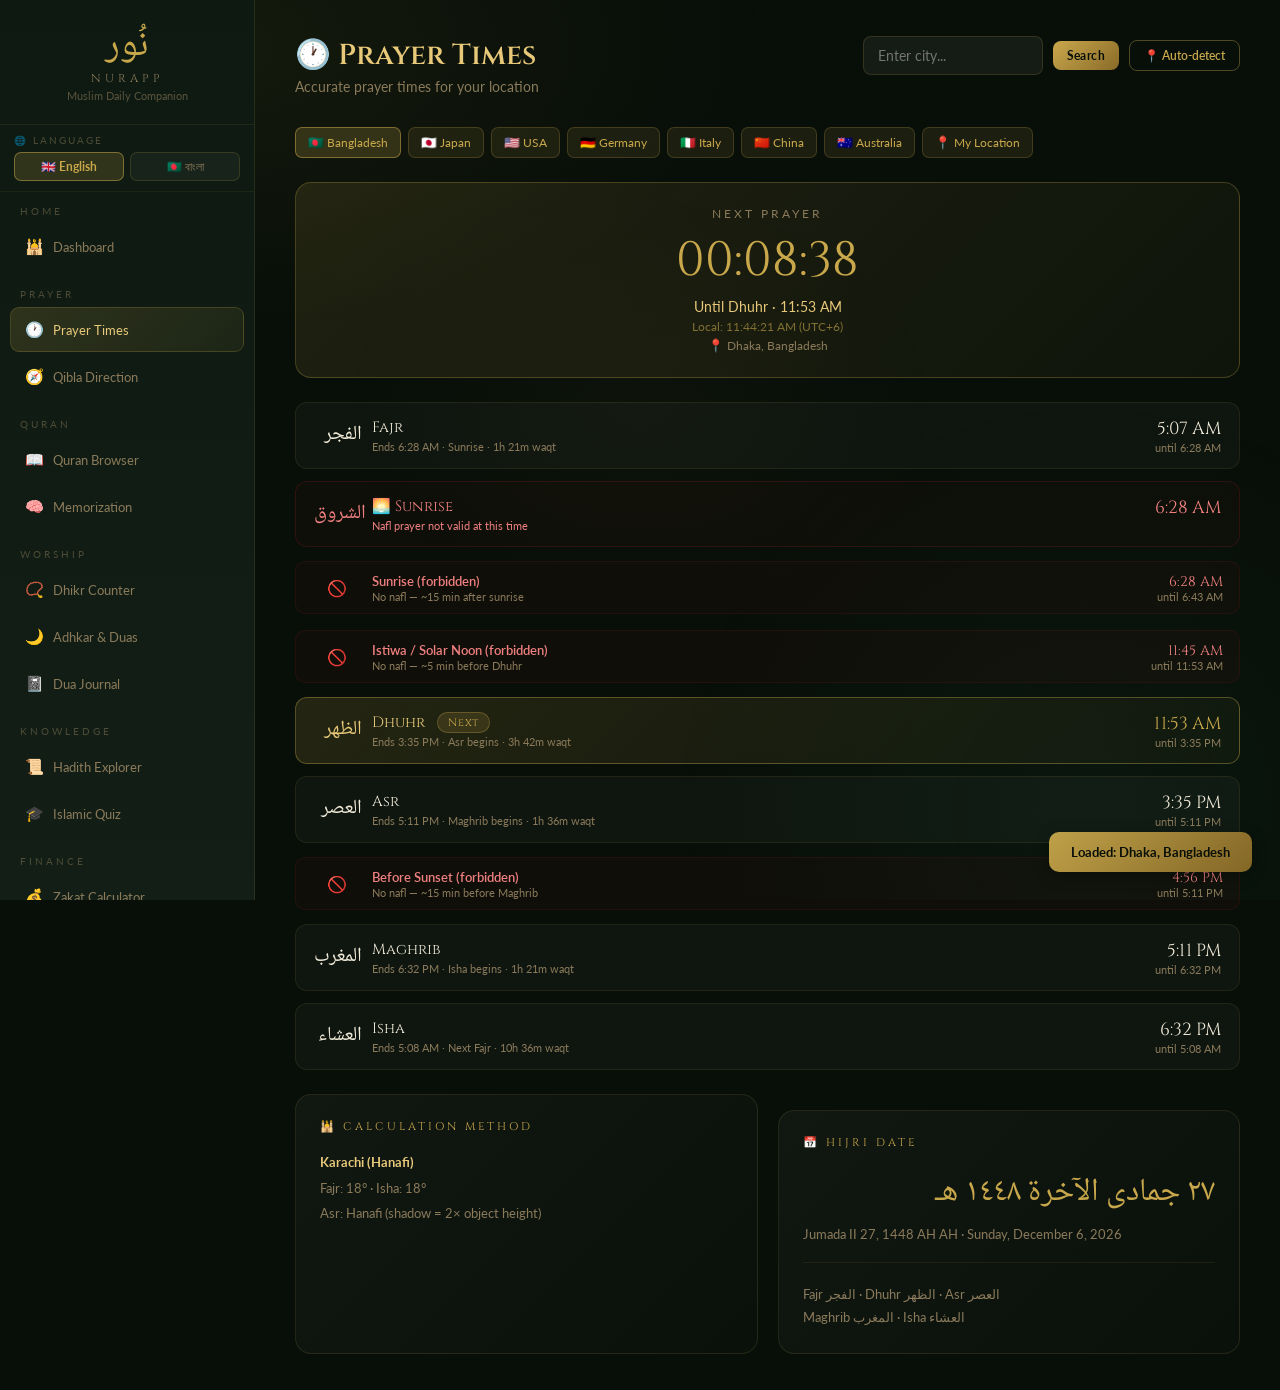
==== prayer.html @ e4e75d59 "Add files via upload" ====
<!DOCTYPE html>
<html lang="en">
<head>
<meta charset="UTF-8"/><meta name="viewport" content="width=device-width,initial-scale=1"/>
<title>NurApp – Prayer Times</title>
<link rel="stylesheet" href="main.css"/>
</head>
<body>
<div class="layout">
  <div id="sidebar-root"></div>
  <main class="main">

    <div class="page-header">
      <div class="page-header-row">
        <div><div class="page-title">🕐 Prayer Times</div><div class="page-sub">Accurate prayer times for your location</div></div>
        <div style="display:flex;gap:10px;align-items:center;flex-wrap:wrap">
          <input id="city-in" type="text" placeholder="Enter city..." style="width:180px" onkeydown="if(event.key==='Enter')searchCity()"/>
          <button class="btn-gold btn-sm" onclick="searchCity()">Search</button>
          <button class="btn-outline btn-sm" onclick="detectLocation()">📍 Auto-detect</button>
        </div>
      </div>
    </div>

    <!-- Country quick tabs -->
    <div style="display:flex;gap:7px;overflow-x:auto;margin-bottom:20px;padding-bottom:4px;-webkit-overflow-scrolling:touch;scrollbar-width:none" id="country-tabs">
      <button class="btn-icon ctab" id="ctab-bd"  onclick="setCountry('Bangladesh',23.8103,90.4125,6,'bd','karachi')"  style="flex-shrink:0;white-space:nowrap">🇧🇩 Bangladesh</button>
      <button class="btn-icon ctab" id="ctab-jp"  onclick="setCountry('Tokyo, Japan',35.6762,139.6503,9,'jp')"   style="flex-shrink:0;white-space:nowrap">🇯🇵 Japan</button>
      <button class="btn-icon ctab" id="ctab-us"  onclick="setCountry('New York, USA',40.7128,-74.006,-5,'us')" style="flex-shrink:0;white-space:nowrap">🇺🇸 USA</button>
      <button class="btn-icon ctab" id="ctab-de"  onclick="setCountry('Berlin, Germany',52.52,13.405,1,'de')"   style="flex-shrink:0;white-space:nowrap">🇩🇪 Germany</button>
      <button class="btn-icon ctab" id="ctab-it"  onclick="setCountry('Rome, Italy',41.9028,12.4964,1,'it')"    style="flex-shrink:0;white-space:nowrap">🇮🇹 Italy</button>
      <button class="btn-icon ctab" id="ctab-cn"  onclick="setCountry('Beijing, China',39.9042,116.4074,8,'cn')" style="flex-shrink:0;white-space:nowrap">🇨🇳 China</button>
      <button class="btn-icon ctab" id="ctab-au"  onclick="setCountry('Sydney, Australia',-33.8688,151.2093,10,'au','mwl')" style="flex-shrink:0;white-space:nowrap">🇦🇺 Australia</button>
      <button class="btn-icon ctab" id="ctab-auto" onclick="detectLocation()" style="flex-shrink:0;white-space:nowrap">📍 My Location</button>
    </div>

    <!-- Countdown -->
    <div class="card" style="margin-bottom:24px;text-align:center;background:linear-gradient(135deg,rgba(201,168,76,.12),rgba(201,168,76,.04));border-color:rgba(201,168,76,.28)">
      <div style="font-size:.72rem;letter-spacing:3px;color:var(--text-muted);text-transform:uppercase;margin-bottom:8px">NEXT PRAYER</div>
      <div style="font-family:'Cinzel',serif;font-size:3rem;color:var(--gold)" id="cd-timer">--:--:--</div>
      <div style="font-size:.9rem;color:var(--gold-light);margin-top:5px" id="cd-name">Calculating...</div>
      <div style="font-size:.75rem;color:rgba(201,168,76,.6);margin-top:4px" id="cd-localtime"></div>
      <div style="font-size:.78rem;color:var(--text-muted);margin-top:4px" id="cd-city"></div>
    </div>

    <!-- Prayer list -->
    <div id="prayer-list" style="display:flex;flex-direction:column;gap:12px;margin-bottom:24px"></div>



    <div class="g2">
      <div class="card">
        <div class="card-title">🕌 Calculation Method</div>
        <div style="font-size:.84rem;color:var(--text-muted);line-height:1.9" id="method-info">
          <strong style="color:var(--gold-light)">Karachi (Hanafi)</strong><br/>
          Fajr: 18° · Isha: 18°<br/>
          Asr: Hanafi (shadow = 2× object height)
        </div>
      </div>
      <div class="card">
        <div class="card-title">📅 Hijri Date</div>
        <div style="font-family:'Noto Naskh Arabic',serif;font-size:2rem;color:var(--gold);direction:rtl;margin-bottom:6px" id="hijri-disp"></div>
        <div style="font-size:.84rem;color:var(--text-muted)" id="hijri-en-disp"></div>
        <hr/>
        <div style="font-size:.8rem;color:var(--text-muted);line-height:1.8">
          Fajr الفجر · Dhuhr الظهر · Asr العصر<br/>
          Maghrib المغرب · Isha العشاء
        </div>
      </div>
    </div>

  </main>
</div>
<script src="shared.js"></script>
<script>
document.getElementById('sidebar-root').innerHTML = renderSidebar('prayer.html');
const hd = getHijriStr();
document.getElementById('hijri-disp').textContent = hd.ar;
document.getElementById('hijri-en-disp').textContent = hd.en + ' · ' + new Date().toLocaleDateString('en-US',{weekday:'long',year:'numeric',month:'long',day:'numeric'});

// State — tz is the UTC offset in hours (number), null = use browser local
let _lat = 23.8103, _lng = 90.4125, _city = 'Dhaka, Bangladesh', _tz = 6, _method = 'karachi';
let _cdInterval;

function highlightTab(tabId){
  document.querySelectorAll('.ctab').forEach(b=>{
    b.style.background=''; b.style.borderColor=''; b.style.color='';
  });
  if(tabId){
    const tab = document.getElementById('ctab-'+tabId);
    if(tab){ tab.style.background='rgba(201,168,76,.2)'; tab.style.borderColor='rgba(201,168,76,.5)'; tab.style.color='var(--gold)'; }
  }
}

// setCountry(name, lat, lng, tz, tabId)
function setCountry(name, lat, lng, tz, tabId, method='mwl'){
  _lat=lat; _lng=lng; _city=name; _tz=tz; _method=method;
  _activeTZ = tz;
  highlightTab(tabId);
  renderPrayers();
  startCountdown();
  showToast('Loaded: '+name);
}

function renderPrayers(){
  const all   = calcPrayerTimes(_lat, _lng, _tz, _method);
  const main  = all.filter(p => !p.name.startsWith('_'));
  const five  = main.filter(p => p.name !== 'Sunrise');
  const nextP = getNextPrayer(five);
  const now   = new Date();
  document.getElementById('cd-city').textContent = '📍 ' + _city;
  // Update method info
  const mi = document.getElementById('method-info');
  if(mi) mi.innerHTML = _method === 'mwl'
    ? '<strong style="color:var(--gold-light)">Muslim World League (Hanafi)</strong><br/>Fajr: 18° · Isha: 17°<br/>Asr: Hanafi (shadow = 2× object height)'
    : '<strong style="color:var(--gold-light)">Karachi (Hanafi)</strong><br/>Fajr: 18° · Isha: 18°<br/>Asr: Hanafi (shadow = 2× object height)';
  const activeWaqt = five.find(p => now >= p.time && now < p.end) || null;

  // Get forbidden times and insert them at the correct chronological position
  const forbidden = all.filter(p=>p.name.startsWith('_forbidden'));

  // Build a combined sorted list of prayers + forbidden windows
  // Each forbidden time has a .start; each prayer has a .time
  const combined = [
    ...main.map(p=>({...p, sortTime: p.time, isForbidden:false})),
    ...forbidden.map(f=>({...f, sortTime: f.start, isForbidden:true}))
  ].sort((a,b)=> a.sortTime - b.sortTime);

  document.getElementById('prayer-list').innerHTML = combined.map(item => {
    // ── Forbidden time row ─────────────────────────────────────────────
    if(item.isForbidden){
      const isNow = now>=item.start && now<item.end;
      const desc = item.label.includes('Sunrise') ? 'No nafl — ~15 min after sunrise'
                 : item.label.includes('Noon')    ? 'No nafl — ~5 min before Dhuhr'
                 :                                  'No nafl — ~15 min before Maghrib';
      return `<div style="display:flex;justify-content:space-between;align-items:center;padding:10px 16px;border-radius:10px;background:${isNow?'rgba(122,26,26,.22)':'rgba(122,26,26,.07)'};border:1px solid ${isNow?'rgba(122,26,26,.55)':'rgba(122,26,26,.2)'};gap:10px;margin:2px 0">
        <div style="display:flex;align-items:center;gap:10px">
          <div style="font-size:1rem;width:50px;text-align:center;flex-shrink:0">🚫</div>
          <div>
            <div style="font-size:.82rem;color:#f08080;font-weight:600">${item.label.replace('🚫 ','')}${isNow?' <span style="font-size:.66rem;background:rgba(122,26,26,.4);padding:1px 7px;border-radius:10px">NOW</span>':''}</div>
            <div style="font-size:.68rem;color:var(--text-muted);margin-top:1px">${desc}</div>
          </div>
        </div>
        <div style="text-align:right;flex-shrink:0">
          <div style="font-size:.88rem;color:#f08080;font-family:'Cinzel',serif">${fmt12(item.start)}</div>
          <div style="font-size:.66rem;color:var(--text-muted)">until ${fmt12(item.end)}</div>
        </div>
      </div>`;
    }

    // ── Prayer row ─────────────────────────────────────────────────────
    const p = item;
    const isSunrise = p.name === 'Sunrise';
    const isNext    = !isSunrise && nextP && p.name === nextP.name;
    const isActive  = !isSunrise && activeWaqt && p.name === activeWaqt.name;

    const bg     = isActive  ? 'linear-gradient(135deg,rgba(26,92,58,.2),rgba(26,92,58,.06))'
                 : isNext    ? 'linear-gradient(135deg,rgba(201,168,76,.15),rgba(201,168,76,.04))'
                 : isSunrise ? 'rgba(122,26,26,.06)'
                 : 'rgba(255,255,255,.03)';
    const border = isActive  ? 'rgba(26,92,58,.5)'
                 : isNext    ? 'rgba(201,168,76,.38)'
                 : isSunrise ? 'rgba(122,26,26,.3)'
                 : 'rgba(201,168,76,.1)';
    const nameCol= isActive  ? '#6fdea0'
                 : isNext    ? 'var(--gold-light)'
                 : isSunrise ? '#f08080'
                 : 'var(--text-light)';
    const badge  = isActive ? '<span class="badge badge-green" style="margin-left:8px">🟢 Active</span>'
                 : isNext   ? '<span class="badge badge-gold"  style="margin-left:8px">Next</span>'
                 : '';

    let progressBar = '';
    if(isActive && p.end){
      const pct=Math.min(((now-p.time)/(p.end-p.time))*100,100);
      const rem=p.end-now, rh=Math.floor(rem/3600000), rm=Math.floor((rem%3600000)/60000);
      progressBar=`<div style="margin-top:9px">
        <div style="display:flex;justify-content:space-between;font-size:.66rem;color:var(--text-muted);margin-bottom:3px">
          <span>Elapsed</span><span style="color:#6fdea0">${rh}h ${rm}m left</span>
        </div>
        <div style="height:3px;background:rgba(255,255,255,.07);border-radius:2px;overflow:hidden">
          <div style="height:100%;width:${pct.toFixed(1)}%;background:linear-gradient(90deg,#2a7a50,#6fdea0);border-radius:2px"></div>
        </div></div>`;
    }

    let dur='';
    if(!isSunrise && p.end){
      const ms=p.end-p.time, dh=Math.floor(ms/3600000), dm=Math.floor((ms%3600000)/60000);
      dur=dh>0?`${dh}h ${dm}m`:`${dm}m`;
    }

    return `<div style="padding:14px 18px;border-radius:12px;background:${bg};border:1px solid ${border}">
      <div style="display:flex;justify-content:space-between;align-items:flex-start;gap:10px">
        <div style="display:flex;align-items:center;gap:10px">
          <div style="font-family:'Noto Naskh Arabic',serif;font-size:1.25rem;color:${nameCol};width:48px;text-align:right;flex-shrink:0">${p.ar}</div>
          <div>
            <div style="font-family:'Cinzel',serif;font-size:.93rem;color:${nameCol};display:flex;align-items:center;flex-wrap:wrap;gap:4px">
              ${isSunrise?'🌅':''} ${p.name}${badge}
            </div>
            ${isSunrise
              ? `<div style="font-size:.68rem;color:#f08080;margin-top:2px">Nafl prayer not valid at this time</div>`
              : p.end ? `<div style="font-size:.68rem;color:var(--text-muted);margin-top:2px">Ends ${fmt12(p.end)} · ${p.endLabel}${dur?' · '+dur+' waqt':''}</div>` : ''
            }
          </div>
        </div>
        <div style="text-align:right;flex-shrink:0">
          <div style="font-family:'Cinzel',serif;font-size:1.1rem;color:${isActive?'#6fdea0':isNext?'var(--gold)':nameCol}">${fmt12(p.time)}</div>
          ${!isSunrise&&p.end?`<div style="font-size:.7rem;color:var(--text-muted)">until ${fmt12(p.end)}</div>`:''}
        </div>
      </div>${progressBar}
    </div>`;
  }).join('');
}

function startCountdown(){
  clearInterval(_cdInterval);
  // Cache prayer list — recalculate only every 60s, not every second
  let _pCache=null, _pCacheTime=0;
  function getPrayers(){
    const now=Date.now();
    if(!_pCache||now-_pCacheTime>60000){
      _pCache=calcPrayerTimes(_lat,_lng,_tz,_method).filter(p=>!p.name.startsWith('_')&&p.name!=='Sunrise');
      _pCacheTime=now;
    }
    return _pCache;
  }
  function tick(){
    const next=getNextPrayer(getPrayers());
    if(!next) return;
    const diff=next.time-new Date(), abs=Math.abs(diff);
    const hh=Math.floor(abs/3600000),mm=Math.floor((abs%3600000)/60000),ss=Math.floor((abs%60000)/1000);
    document.getElementById('cd-timer').textContent=
      String(hh).padStart(2,'0')+':'+String(mm).padStart(2,'0')+':'+String(ss).padStart(2,'0');
    document.getElementById('cd-name').textContent='Until '+next.name+' · '+fmt12(next.time);
    if(_tz!==null){
      const loc=new Date(Date.now()+_tz*3600000);
      const lh=loc.getUTCHours(),lm=loc.getUTCMinutes(),ls=loc.getUTCSeconds();
      const la=lh>=12?'PM':'AM',lhd=lh%12||12;
      document.getElementById('cd-localtime').textContent=
        'Local: '+lhd+':'+String(lm).padStart(2,'0')+':'+String(ls).padStart(2,'0')+' '+la+' (UTC'+((_tz>=0)?'+':'')+_tz+')';
    } else {
      document.getElementById('cd-localtime').textContent='';
    }
  }
  tick();
  _cdInterval=setInterval(tick,1000);
}

function detectLocation(){
  if(!navigator.geolocation){ showToast('Geolocation not supported'); return; }
  showToast('Detecting location...');
  navigator.geolocation.getCurrentPosition(async pos=>{
    _lat = pos.coords.latitude;
    _lng = pos.coords.longitude;
    _tz  = null;
    _activeTZ = null;
    _method = 'mwl'; // default; will be updated by reverse geocode
    _city = `${_lat.toFixed(3)}°, ${_lng.toFixed(3)}°`;
    // Reverse geocode to determine country
    try{
      const r = await fetch(`https://nominatim.openstreetmap.org/reverse?lat=${_lat}&lon=${_lng}&format=json&addressdetails=1`);
      const d = await r.json();
      if(d && d.address){
        const cc    = (d.address.country_code||'').toLowerCase();
        const state = d.address.state || d.address.region || '';
        const res   = getMethodAndTZForCountry(cc, state);
        _method     = res.method;
        _tz         = res.tz;
        _activeTZ   = res.tz;
        _city       = (d.display_name||'').split(',').slice(0,2).join(', ');
      }
    } catch(e){ /* silent fail — use defaults */ }
    highlightTab('auto');
    renderPrayers();
    startCountdown();
    showToast('Location detected ✓');
  }, ()=>{
    showToast('Could not get location — using Dhaka default');
  });
}

// Countries using Karachi method (Fajr 18°, Isha 18°)
// All others use MWL (Fajr 18°, Isha 17°)
const KARACHI_COUNTRIES = ['bangladesh','bd'];

// Map country code → standard UTC offset (non-DST)
const COUNTRY_TZ_MAP = {
  'au':10,'au-wa':8,'au-sa':9.5,'au-nsw':10,'au-vic':10,'au-qld':10,'au-tas':10,'au-act':10,'au-nt':9.5,
  'jp':9,'us':-5,'de':1,'it':1,'cn':8,'bd':6,'gb':0,'fr':1,'sa':3,'ae':4,
  'pk':5,'in':5.5,'my':8,'id':7,'tr':3,'eg':2,'ng':1,'gh':0,'za':2,
  'ca':-5,'br':-3,'mx':-6,'ar':-3,'nz':12,'sg':8,'th':7,'ph':8,'kr':9,'kw':3,'qa':3,'bh':3,'om':4,'jo':3,'lb':2,'iq':3,'ir':3.5,'ma':1,'tn':1,'dz':1,'ly':2,'sd':3,'so':3,'et':3,'tz':3,'ke':3,'ug':3,'cm':1,'sn':0,'ml':0,'gm':0,'gn':0,'bf':0,'ci':0,'gh':0,'tg':0,'bj':0,'ne':1,'td':1
};

function getMethodAndTZForCountry(countryCode, stateName){
  const cc = (countryCode||'').toLowerCase();
  const method = KARACHI_COUNTRIES.includes(cc) ? 'karachi' : 'mwl';
  // For Australia, state determines timezone
  let tz = null;
  if(cc==='au'){
    const s=(stateName||'').toLowerCase();
    if(s.includes('western'))   tz=8;
    else if(s.includes('south')||s.includes('darwin')||s.includes('northern')) tz=9.5;
    else if(s.includes('queensland')) tz=10;
    else tz=10; // default east coast
  } else {
    tz = COUNTRY_TZ_MAP[cc] || null;
  }
  return {method, tz};
}

async function searchCity(){
  const q = document.getElementById('city-in').value.trim();
  if(!q) return;
  try{
    // Use address details to get country code
    const r = await fetch(`https://nominatim.openstreetmap.org/search?q=${encodeURIComponent(q)}&format=json&limit=1&addressdetails=1`);
    const d = await r.json();
    if(d.length){
      _lat = parseFloat(d[0].lat);
      _lng = parseFloat(d[0].lon);
      // Determine method + tz from country
      const addr = d[0].address || {};
      const cc   = (addr.country_code || '').toLowerCase();
      const state= addr.state || addr.region || '';
      const {method, tz} = getMethodAndTZForCountry(cc, state);
      _method   = method;
      _tz       = tz;       // explicit tz if known, null = browser tz fallback
      _activeTZ = tz;
      _city = (d[0].display_name||'').split(',').slice(0,2).join(', ');
      document.querySelectorAll('.ctab').forEach(b=>{b.style.background='';b.style.borderColor='';b.style.color='';});
      renderPrayers(); startCountdown();
      showToast('Loaded: '+_city+' ['+method.toUpperCase()+']');
    } else showToast('City not found');
  } catch(e){ showToast('Search error – check connection'); }
}

// Boot: show Bangladesh by default, then check geolocation permission
setCountry('Dhaka, Bangladesh', 23.8103, 90.4125, 6, 'bd', 'karachi');

// Check permission state without triggering a prompt
if(navigator.permissions){
  navigator.permissions.query({name:'geolocation'}).then(r=>{
    if(r.state==='granted') detectLocation();
    // if 'prompt' or 'denied' — user must tap the button
  }).catch(()=>{ /* permissions API not supported — don't auto-request */ });
}
// If permissions API not available, don't auto-request either
</script>
</body>
</html>
---- main.css ----
@import url('https://fonts.googleapis.com/css2?family=Amiri:ital,wght@0,400;0,700;1,400&family=Cinzel:wght@400;600;700&family=Lato:wght@300;400;700&family=Noto+Naskh+Arabic:wght@400;500;700&display=swap');

:root {
  --gold: #c9a84c;
  --gold-light: #e8c97a;
  --gold-dark: #8a6b28;
  --emerald: #1a5c3a;
  --emerald-light: #2a7a50;
  --dark: #080f09;
  --dark2: #0e1a11;
  --dark3: #131f16;
  --dark4: #192619;
  --text-light: #f0ead8;
  --text-muted: #8a7a5a;
  --ruby: #7a1a1a;
  --sky: #17405e;
  --sidebar-w: 255px;
}

*,*::before,*::after{margin:0;padding:0;box-sizing:border-box;}
html{font-size:16px;scroll-behavior:smooth;}
body{
  font-family:'Lato',sans-serif;
  background:var(--dark);
  color:var(--text-light);
  min-height:100vh;
  overflow-x:hidden;
  -webkit-tap-highlight-color:transparent;
  -webkit-font-smoothing:antialiased;
}

/* ─── BG ─── */
body::before{
  content:'';position:fixed;inset:0;z-index:0;pointer-events:none;
  background:
    radial-gradient(ellipse 70% 50% at 15% 5%, rgba(201,168,76,.07) 0%,transparent 65%),
    radial-gradient(ellipse 50% 70% at 85% 90%, rgba(26,92,58,.10) 0%,transparent 65%),
    radial-gradient(ellipse 40% 40% at 50% 45%, rgba(201,168,76,.03) 0%,transparent 60%);
}
body::after{ display:none; }

/* ─── LAYOUT ─── */
.layout{position:relative;z-index:1;display:flex;min-height:100vh;}

/* ─── SIDEBAR ─── */
.sidebar{
  width:var(--sidebar-w);min-width:var(--sidebar-w);
  background:linear-gradient(180deg,var(--dark2) 0%,var(--dark3) 100%);
  border-right:1px solid rgba(201,168,76,.13);
  display:flex;flex-direction:column;
  position:fixed;top:0;left:0;height:100vh;overflow-y:auto;z-index:100;
  will-change:transform;
  -webkit-overflow-scrolling:touch;
}
.sidebar-logo{
  padding:28px 20px 22px;
  border-bottom:1px solid rgba(201,168,76,.1);
  text-align:center;
}
.logo-arabic{font-family:'Noto Naskh Arabic',serif;font-size:2.4rem;color:var(--gold);line-height:1;}
.logo-en{font-family:'Cinzel',serif;font-size:.72rem;color:var(--text-muted);letter-spacing:4px;margin-top:5px;text-transform:uppercase;}
.logo-tagline{font-size:.68rem;color:rgba(138,122,90,.6);margin-top:3px;}

.nav-group{padding:14px 10px 4px;}
.nav-group-label{font-size:.6rem;letter-spacing:3px;color:rgba(138,122,90,.5);padding:0 10px 7px;text-transform:uppercase;}
.nav-link{
  display:flex;align-items:center;gap:11px;
  padding:12px 14px;border-radius:9px;
  text-decoration:none;color:var(--text-muted);
  font-size:.84rem;font-weight:400;
  border:1px solid transparent;
  margin-bottom:2px;
  min-height:44px; /* iOS minimum tap target */
  -webkit-tap-highlight-color:transparent;
  touch-action:manipulation;
}
.nav-link:hover{background:rgba(201,168,76,.07);color:var(--text-light);}
.nav-link.active{
  background:linear-gradient(135deg,rgba(201,168,76,.17),rgba(201,168,76,.07));
  color:var(--gold-light);border-color:rgba(201,168,76,.22);
}
.nav-icon{width:17px;text-align:center;font-size:.95rem;flex-shrink:0;}
.nav-badge{
  margin-left:auto;background:rgba(201,168,76,.18);
  color:var(--gold);font-size:.6rem;padding:1px 7px;border-radius:20px;
  border:1px solid rgba(201,168,76,.3);
}
.sidebar-footer{
  margin-top:auto;padding:14px 18px;
  border-top:1px solid rgba(201,168,76,.08);
  font-size:.68rem;color:rgba(138,122,90,.5);text-align:center;line-height:1.8;
}

/* ─── MAIN ─── */
.main{
  margin-left:var(--sidebar-w);
  flex:1;
  min-height:100vh;
  padding:36px 40px;
}

/* ─── PAGE HEADER ─── */
.page-header{margin-bottom:32px;}
.page-title{
  font-family:'Cinzel',serif;font-size:1.8rem;font-weight:600;
  color:var(--gold-light);margin-bottom:4px;
}
.page-sub{color:var(--text-muted);font-size:.85rem;}
.page-header-row{display:flex;justify-content:space-between;align-items:flex-start;gap:20px;flex-wrap:wrap;}

/* ─── CARDS ─── */
.card{
  background:linear-gradient(135deg,rgba(255,255,255,.04),rgba(255,255,255,.01));
  border:1px solid rgba(201,168,76,.13);
  border-radius:16px;padding:24px;
  
}
.card-title{
  font-family:'Cinzel',serif;font-size:.7rem;
  letter-spacing:3px;text-transform:uppercase;
  color:var(--gold);margin-bottom:16px;
}
.card + .card{margin-top:16px;}

/* ─── GRID ─── */
.g2{display:grid;grid-template-columns:1fr 1fr;gap:20px;}
.g3{display:grid;grid-template-columns:1fr 1fr 1fr;gap:16px;}
.g4{display:grid;grid-template-columns:repeat(4,1fr);gap:14px;}

/* ─── BUTTONS ─── */
.btn-gold{
  background:linear-gradient(135deg,var(--gold),var(--gold-dark));
  color:var(--dark);font-weight:700;font-family:'Lato',sans-serif;
  border:none;border-radius:8px;padding:10px 22px;
  cursor:pointer;font-size:.84rem;letter-spacing:.4px;
  transition:background .15s,border-color .15s;
}
.btn-gold:hover{opacity:.9;}
.btn-outline{
  background:transparent;color:var(--gold);font-weight:600;
  font-family:'Lato',sans-serif;border:1px solid rgba(201,168,76,.38);
  border-radius:8px;padding:10px 22px;cursor:pointer;font-size:.84rem;
  transition:background .15s,border-color .15s;
}
.btn-outline:hover{background:rgba(201,168,76,.08);}
.btn-sm{padding:7px 14px;font-size:.76rem;}
.btn-icon{
  background:rgba(201,168,76,.1);border:1px solid rgba(201,168,76,.22);
  color:var(--gold);border-radius:7px;padding:7px 12px;
  cursor:pointer;font-size:.78rem;transition:background .15s,border-color .15s;
  font-family:'Lato',sans-serif;
}
.btn-icon:hover{background:rgba(201,168,76,.18);}

/* ─── FORM ─── */
input,select,textarea{
  background:rgba(255,255,255,.055);
  border:1px solid rgba(201,168,76,.18);
  color:var(--text-light);border-radius:8px;
  padding:10px 14px;font-family:'Lato',sans-serif;
  font-size:.86rem;outline:none;transition:border .2s;width:100%;
}
input:focus,select:focus,textarea:focus{border-color:rgba(201,168,76,.48);}
select option{background:var(--dark2);}
label{font-size:.76rem;color:var(--text-muted);display:block;margin-bottom:5px;}
.form-row{display:grid;grid-template-columns:1fr 1fr;gap:16px;}
.form-group{display:flex;flex-direction:column;gap:5px;}

/* ─── ARABIC ─── */
.arabic{
  font-family:'Noto Naskh Arabic',serif;
  direction:rtl;text-align:right;line-height:2.4;
}
.arabic-lg{font-size:1.9rem;color:var(--gold-light);}
.arabic-xl{font-size:2.4rem;color:var(--gold-light);}
.arabic-md{font-size:1.4rem;color:var(--gold-light);}
.arabic-sm{font-size:1.1rem;color:var(--gold);}

/* ─── BADGES ─── */
.badge{
  display:inline-block;padding:2px 10px;border-radius:20px;font-size:.68rem;
  letter-spacing:.8px;border:1px solid;
}
.badge-gold{background:rgba(201,168,76,.15);color:var(--gold);border-color:rgba(201,168,76,.3);}
.badge-green{background:rgba(26,92,58,.2);color:#6fdea0;border-color:rgba(26,92,58,.5);}
.badge-red{background:rgba(122,26,26,.2);color:#f08080;border-color:rgba(122,26,26,.4);}
.badge-blue{background:rgba(23,64,94,.25);color:#7ec8f5;border-color:rgba(23,64,94,.5);}

/* ─── DIVIDER ─── */
hr{border:none;border-top:1px solid rgba(201,168,76,.09);margin:20px 0;}

/* ─── SCROLLBAR ─── */
::-webkit-scrollbar{width:5px;}
::-webkit-scrollbar-track{background:rgba(255,255,255,.02);}
::-webkit-scrollbar-thumb{background:rgba(201,168,76,.22);border-radius:3px;}

/* ─── TOAST ─── */
#toast{
  position:fixed;bottom:28px;right:28px;z-index:9999;
  background:linear-gradient(135deg,rgba(201,168,76,.95),rgba(138,107,40,.95));
  color:var(--dark);font-weight:700;font-size:.84rem;
  padding:12px 22px;border-radius:10px;
  box-shadow:0 4px 16px rgba(0,0,0,.3);
  transform:translateY(100px);opacity:0;
  transition:all .35s cubic-bezier(.34,1.56,.64,1);
  pointer-events:none;
}
#toast.show{transform:translateY(0);opacity:1;}

/* ─── LANG SELECTOR ─── */
.lang-bar{
  display:flex;align-items:center;gap:10px;
  padding:10px 14px;
  background:rgba(201,168,76,.06);
  border:1px solid rgba(201,168,76,.14);
  border-radius:10px;margin-bottom:22px;flex-wrap:wrap;
}
.lang-bar label{margin:0;white-space:nowrap;font-size:.78rem;}
.lang-bar select{width:auto;flex:1;min-width:160px;}

/* ─── LOADING ─── */
.spinner{
  width:36px;height:36px;border-radius:50%;
  border:3px solid rgba(201,168,76,.15);
  border-top-color:var(--gold);
  animation:spin .8s linear infinite;
  margin:0 auto;
}
@keyframes spin{to{transform:rotate(360deg);}}
.loading-box{text-align:center;padding:48px 0;color:var(--text-muted);font-size:.85rem;}
.loading-box p{margin-top:14px;}

/* ─── PRAYER PILLS ─── */
.prayer-pill{
  background:rgba(255,255,255,.04);
  border:1px solid rgba(201,168,76,.1);
  border-radius:12px;padding:16px 12px;
  text-align:center;transition:background .15s,border-color .15s;
}
.prayer-pill.is-next{
  background:linear-gradient(135deg,rgba(201,168,76,.18),rgba(201,168,76,.06));
  border-color:rgba(201,168,76,.45);
}
.pp-name{font-size:.68rem;text-transform:uppercase;letter-spacing:2px;color:var(--text-muted);margin-bottom:7px;}
.pp-time{font-family:'Cinzel',serif;font-size:1.1rem;color:var(--gold-light);}
.prayer-pill.is-next .pp-name{color:var(--gold);}

/* ─── VERSE CARD ─── */
.verse-card{
  background:rgba(255,255,255,.03);
  border:1px solid rgba(201,168,76,.1);
  border-radius:14px;padding:22px 24px;
  margin-bottom:14px;transition:border .2s;
}
.verse-card:hover{border-color:rgba(201,168,76,.22);}
.verse-header{display:flex;align-items:center;justify-content:space-between;margin-bottom:14px;}
.verse-num{
  width:34px;height:34px;border-radius:50%;flex-shrink:0;
  background:rgba(201,168,76,.13);border:1px solid rgba(201,168,76,.28);
  display:flex;align-items:center;justify-content:center;
  font-family:'Cinzel',serif;font-size:.7rem;color:var(--gold);
}
.verse-actions{display:flex;gap:7px;}
.verse-arabic{font-family:'Noto Naskh Arabic',serif;font-size:1.8rem;color:var(--gold-light);direction:rtl;text-align:right;line-height:2.3;margin-bottom:12px;}
.verse-roman{font-size:.82rem;color:var(--text-muted);line-height:1.8;margin-bottom:8px;font-style:italic;}
.verse-trans{font-size:.88rem;color:var(--text-light);line-height:1.9;}

/* ─── QUIZ ─── */
.quiz-opt{
  background:rgba(255,255,255,.04);
  border:1px solid rgba(201,168,76,.13);
  border-radius:10px;padding:14px 18px;
  cursor:pointer;font-size:.88rem;color:var(--text-light);
  transition:background .15s,border-color .15s;
}
.quiz-opt:hover{background:rgba(201,168,76,.09);border-color:rgba(201,168,76,.3);}
.quiz-opt.correct{background:rgba(26,92,58,.22);border-color:rgba(26,92,58,.55);color:#6fdea0;}
.quiz-opt.wrong{background:rgba(122,26,26,.22);border-color:rgba(122,26,26,.45);color:#f08080;}

/* ─── DHIKR RING ─── */
.dhikr-ring{
  width:210px;height:210px;border-radius:50%;
  background:radial-gradient(circle,rgba(201,168,76,.12),rgba(201,168,76,.03));
  border:3px solid rgba(201,168,76,.38);
  display:flex;flex-direction:column;align-items:center;justify-content:center;
  margin:0 auto;cursor:pointer;user-select:none;
  transition:box-shadow .12s;box-shadow:0 0 50px rgba(201,168,76,.09);
}
.dhikr-ring:hover{box-shadow:0 0 70px rgba(201,168,76,.18);}
.dhikr-ring:active{transform:scale(.96);}
.dr-num{font-family:'Cinzel',serif;font-size:3.8rem;color:var(--gold);}
.dr-tap{font-size:.65rem;color:var(--text-muted);letter-spacing:2px;margin-top:-4px;}

/* ─── ZAKAT ─── */
.zakat-result{
  background:linear-gradient(135deg,rgba(201,168,76,.13),rgba(201,168,76,.04));
  border:1px solid rgba(201,168,76,.3);
  border-radius:14px;padding:24px;text-align:center;margin-top:16px;
}
.zr-label{font-size:.7rem;color:var(--text-muted);letter-spacing:2px;margin-bottom:5px;}
.zr-amount{font-family:'Cinzel',serif;font-size:2.4rem;color:var(--gold);}
.zr-note{font-size:.78rem;color:var(--text-muted);margin-top:7px;}

/* ─── COMPASS ─── */
.compass-wrap{width:300px;height:300px;border-radius:50%;position:relative;margin:0 auto;}
.compass-outer{
  width:100%;height:100%;border-radius:50%;
  border:2px solid rgba(201,168,76,.28);
  background:radial-gradient(circle,rgba(26,92,58,.1) 0%,rgba(8,15,9,.85) 100%);
  box-shadow:0 0 80px rgba(201,168,76,.09),inset 0 0 50px rgba(0,0,0,.5);
  position:relative;
}
.compass-inner{position:absolute;inset:12px;border-radius:50%;border:1px solid rgba(201,168,76,.12);}
.cdir{position:absolute;font-family:'Cinzel',serif;font-size:.72rem;color:var(--gold);}
.cdir.cn{top:16px;left:50%;transform:translateX(-50%);}
.cdir.cs{bottom:16px;left:50%;transform:translateX(-50%);}
.cdir.ce{right:16px;top:50%;transform:translateY(-50%);}
.cdir.cw{left:16px;top:50%;transform:translateY(-50%);}
.cneedle{
  position:absolute;top:50%;left:50%;
  transform-origin:bottom center;
  width:0;height:0;
}
.needle-n{
  position:absolute;bottom:0;left:-3px;
  width:6px;height:110px;
  background:linear-gradient(to top,transparent,var(--gold));
  clip-path:polygon(50% 0,100% 100%,0 100%);
}
.needle-s{
  position:absolute;top:0;left:-3px;
  width:6px;height:90px;
  background:linear-gradient(to bottom,transparent,rgba(201,168,76,.3));
  clip-path:polygon(50% 100%,100% 0,0 0);
}
.cdot{
  position:absolute;top:50%;left:50%;
  width:14px;height:14px;border-radius:50%;
  background:var(--gold);transform:translate(-50%,-50%);
  box-shadow:0 0 10px rgba(201,168,76,.5);
}

/* ─── MEMO CARD ─── */
.memo-card{
  background:linear-gradient(135deg,rgba(23,64,94,.18),rgba(23,64,94,.05));
  border:1px solid rgba(23,64,94,.4);
  border-radius:18px;padding:32px;text-align:center;
}
.memo-dots{display:flex;gap:5px;justify-content:center;margin-bottom:20px;}
.mdot{width:8px;height:8px;border-radius:50%;background:rgba(255,255,255,.08);transition:background .2s,border-color .2s;}
.mdot.done{background:var(--gold);}
.mdot.current{background:var(--gold-light);box-shadow:0 0 8px var(--gold);}

/* ─── HADITH ─── */
.hadith-card{
  background:linear-gradient(135deg,rgba(122,26,26,.09),rgba(122,26,26,.03));
  border:1px solid rgba(122,26,26,.25);
  border-radius:16px;padding:28px;
}

/* ─── JOURNAL ─── */
.journal-entry{
  background:rgba(255,255,255,.03);
  border:1px solid rgba(201,168,76,.1);
  border-radius:12px;padding:18px 20px;margin-bottom:12px;
}
.je-meta{display:flex;align-items:center;gap:8px;margin-bottom:8px;flex-wrap:wrap;}
.je-date{font-size:.72rem;color:var(--text-muted);}
.je-text{font-size:.9rem;color:var(--text-light);line-height:1.75;}

/* ─── PRAYER STRIP GRID ─── */
.prayer-strip-grid{
  display:grid;
  grid-template-columns:repeat(6,1fr);
  gap:10px;
  margin-bottom:24px;
}

/* ─── HAMBURGER — injected at body level, always fixed ─── */
#menu-toggle{
  display:none;
  position:fixed;
  top:12px;left:12px;
  z-index:10001; /* above sidebar */
  width:44px;height:44px;border-radius:10px;
  background:rgba(8,15,9,.92);
  border:1px solid rgba(201,168,76,.5);
  align-items:center;justify-content:center;
  cursor:pointer;font-size:1.2rem;color:var(--gold);
  box-shadow:0 2px 14px rgba(0,0,0,.55);
  -webkit-tap-highlight-color:transparent;
  touch-action:manipulation;
}
#sidebar-overlay{
  display:none;
  position:fixed;inset:0;
  z-index:9998;  /* below sidebar (10000) but above page content */
  background:rgba(0,0,0,.52);
  opacity:0;
  transition:opacity .18s;
  pointer-events:none;
}
#sidebar-overlay.show{
  display:block;
  opacity:1;
  pointer-events:auto;
  /* Shrink overlay so it never covers the open sidebar panel itself */
  left:280px;
}

/* ─── RESPONSIVE ─── */
@media(max-width:1100px){
  .g4{grid-template-columns:1fr 1fr;}
  .main{padding:28px 24px;}
}

@media(max-width:820px){
  :root{--sidebar-w:230px;}
  .sidebar{width:230px;min-width:230px;}
  .main{margin-left:230px;padding:20px 16px;}
  .g2,.g3{grid-template-columns:1fr;}
  .form-row{grid-template-columns:1fr;}
  .page-header-row{flex-direction:column;align-items:flex-start;}
  .page-title{font-size:1.4rem;}
}

@media(max-width:640px){
  :root{--sidebar-w:0px;}

  /* Sidebar — above overlay so links are clickable */
  .sidebar{
    width:280px;min-width:280px;
    transform:translateX(-100%);
    transition:transform .22s ease-out;
    z-index:10000;
    box-shadow:none;
    will-change:auto; /* do NOT use will-change:transform — it creates a new stacking context on iOS Safari, trapping z-index and blocking taps */
  }
  .sidebar.open{
    transform:translateX(0);
    box-shadow:4px 0 24px rgba(0,0,0,.6);
  }

  /* Hamburger shown on mobile */
  #menu-toggle{ display:flex; z-index:10001; }

  .main{
    margin-left:0;
    padding:60px 14px 24px;   /* top pad for hamburger */
    width:100%;
    min-width:0;
  }

  /* Stack grids */
  .g2,.g3,.g4{grid-template-columns:1fr;}
  .form-row{grid-template-columns:1fr;}

  /* Prayer strip: 3 cols on mobile */
  .prayer-strip-grid{grid-template-columns:repeat(3,1fr)!important;}

  /* Page header */
  .page-header-row{flex-direction:column;gap:10px;}
  .page-title{font-size:1.3rem;}
  .page-sub{font-size:.78rem;}

  /* Cards less padding */
  .card{padding:16px;}

  /* Country tabs wrap tightly */
  #country-tabs{gap:5px;}
  #country-tabs .btn-icon{padding:6px 8px;font-size:.72rem;}

  /* Prayer list rows */
  .prayer-row-inner{flex-wrap:wrap;}

  /* Compass smaller */
  .compass-wrap{width:240px!important;height:240px!important;}

  /* Cat tabs */
  .cat-tabs{gap:6px;}
  .cat-tab{padding:7px 12px;font-size:.76rem;}

  /* Dhikr grid */
  .dhikr-grid{grid-template-columns:repeat(2,1fr);}

  /* Hide Arabic column on very small */
  .ar-col-hide{display:none!important;}

  /* Quran surah grid */
  .surah-grid{grid-template-columns:1fr 1fr!important;}

  /* Score strip quiz */
  #score-strip{grid-template-columns:repeat(2,1fr)!important;}

  /* Zakat tabs */
  .z-tabs{gap:5px;}
  .ztab{padding:7px 10px;font-size:.75rem;}

  /* Prayer card inner layout — stack on very narrow */
  .prayer-row-times{min-width:70px;}

  /* Countdown font smaller on mobile */
  #cd-timer{font-size:2.2rem!important;}

  /* Surah grid tighter */
  .surah-card{padding:10px 12px;}

  /* Quran reader header */
  .reader-header{padding:16px 18px!important;}

  /* Verse card */
  .v-card{padding:14px 16px!important;}
  .v-arabic{font-size:1.5rem!important;}

  /* Quiz options */
  .quiz-opt{padding:11px 14px;}

  /* Zakat result */
  .zr-amount{font-size:1.8rem!important;}

  /* Dhikr ring counter */
  #count-num{font-size:2.8rem!important;}

  /* Memo card */
  .memo-card{padding:20px 16px!important;}

  /* Journal entry */
  .journal-entry{padding:14px 16px;}

  /* Hadith card */
  .hadith-card{padding:18px 16px!important;}

  /* Input search row in header */
  .page-header-row > div:last-child{width:100%;}
  .page-header-row input{width:100%!important;box-sizing:border-box;}
}

@media(max-width:360px){
  .prayer-strip-grid{grid-template-columns:repeat(2,1fr)!important;}
  .surah-grid{grid-template-columns:1fr!important;}
}

/* ─── MOBILE PERFORMANCE ─── */
@media(max-width:640px){
  /* Kill expensive background pattern on mobile */
  body::after{display:none;}
  /* Simplify radial gradients */
  body::before{ background: radial-gradient(ellipse 80% 60% at 50% 0%, rgba(201,168,76,.04) 0%,transparent 70%); }
  /* Remove all box-shadows on cards for perf */
  .card{box-shadow:none;}
  /* Smooth sidebar slide */
  .sidebar{transition:transform .25s ease;}
  /* Buttons: larger tap targets */
  .btn-gold,.btn-outline{min-height:44px;}
  .btn-icon{min-height:36px;}
  .nav-link{min-height:44px;}
}

/* ─── COMPASS NEEDLE ─── */
#needle-wrap{
  transition:transform .4s cubic-bezier(.25,.46,.45,.94);
  will-change:transform;
}
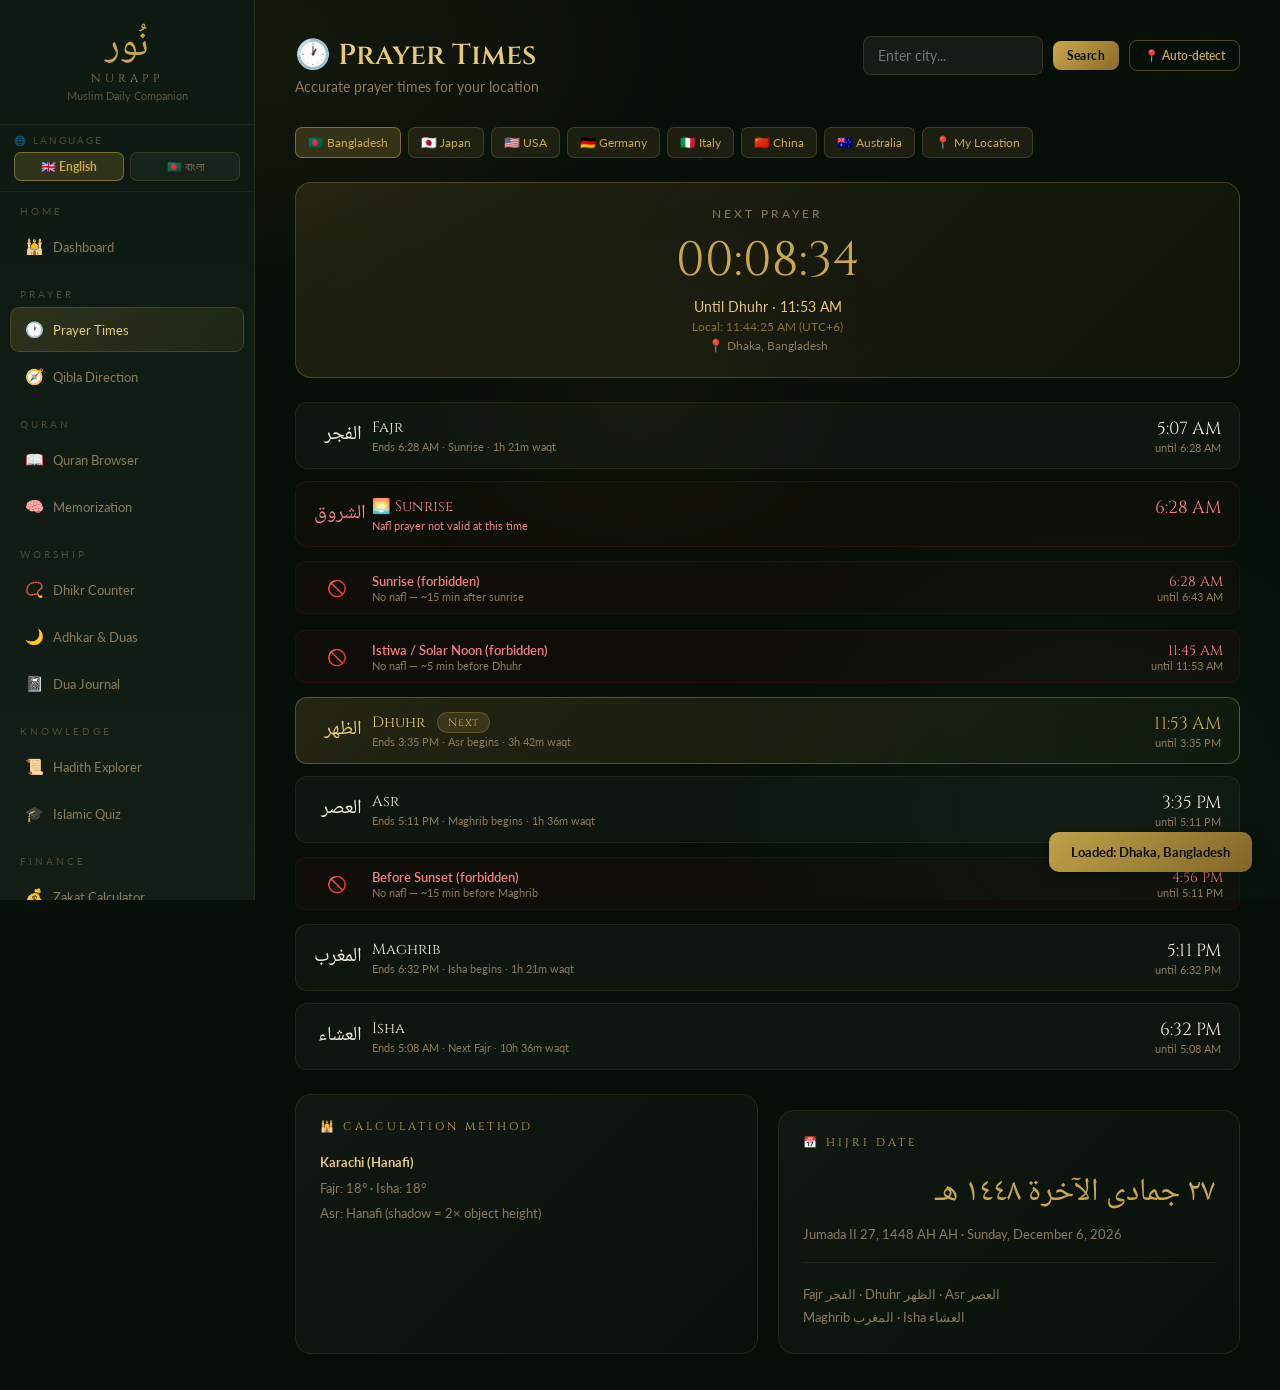
==== commit 1d3fba43: "Add files via upload" ====
--- a/prayer.html
+++ b/prayer.html
@@ -23,13 +23,13 @@
 
     <!-- Country quick tabs -->
     <div style="display:flex;gap:7px;overflow-x:auto;margin-bottom:20px;padding-bottom:4px;-webkit-overflow-scrolling:touch;scrollbar-width:none" id="country-tabs">
-      <button class="btn-icon ctab" id="ctab-bd"  onclick="setCountry('Bangladesh',23.8103,90.4125,6,'bd','karachi')"  style="flex-shrink:0;white-space:nowrap">🇧🇩 Bangladesh</button>
-      <button class="btn-icon ctab" id="ctab-jp"  onclick="setCountry('Tokyo, Japan',35.6762,139.6503,9,'jp')"   style="flex-shrink:0;white-space:nowrap">🇯🇵 Japan</button>
-      <button class="btn-icon ctab" id="ctab-us"  onclick="setCountry('New York, USA',40.7128,-74.006,-5,'us')" style="flex-shrink:0;white-space:nowrap">🇺🇸 USA</button>
-      <button class="btn-icon ctab" id="ctab-de"  onclick="setCountry('Berlin, Germany',52.52,13.405,1,'de')"   style="flex-shrink:0;white-space:nowrap">🇩🇪 Germany</button>
-      <button class="btn-icon ctab" id="ctab-it"  onclick="setCountry('Rome, Italy',41.9028,12.4964,1,'it')"    style="flex-shrink:0;white-space:nowrap">🇮🇹 Italy</button>
-      <button class="btn-icon ctab" id="ctab-cn"  onclick="setCountry('Beijing, China',39.9042,116.4074,8,'cn')" style="flex-shrink:0;white-space:nowrap">🇨🇳 China</button>
-      <button class="btn-icon ctab" id="ctab-au"  onclick="setCountry('Sydney, Australia',-33.8688,151.2093,10,'au','mwl')" style="flex-shrink:0;white-space:nowrap">🇦🇺 Australia</button>
+      <button class="btn-icon ctab" id="ctab-bd"  onclick="setCountry('Bangladesh',23.8103,90.4125,getRealUTCOffset('Asia/Dhaka'),'bd','karachi')"  style="flex-shrink:0;white-space:nowrap">🇧🇩 Bangladesh</button>
+      <button class="btn-icon ctab" id="ctab-jp"  onclick="setCountry('Tokyo, Japan',35.6762,139.6503,getRealUTCOffset('Asia/Tokyo'),'jp')"   style="flex-shrink:0;white-space:nowrap">🇯🇵 Japan</button>
+      <button class="btn-icon ctab" id="ctab-us"  onclick="setCountry('New York, USA',40.7128,-74.006,getRealUTCOffset('America/New_York'),'us')" style="flex-shrink:0;white-space:nowrap">🇺🇸 USA</button>
+      <button class="btn-icon ctab" id="ctab-de"  onclick="setCountry('Berlin, Germany',52.52,13.405,getRealUTCOffset('Europe/Berlin'),'de')"   style="flex-shrink:0;white-space:nowrap">🇩🇪 Germany</button>
+      <button class="btn-icon ctab" id="ctab-it"  onclick="setCountry('Rome, Italy',41.9028,12.4964,getRealUTCOffset('Europe/Rome'),'it')"    style="flex-shrink:0;white-space:nowrap">🇮🇹 Italy</button>
+      <button class="btn-icon ctab" id="ctab-cn"  onclick="setCountry('Beijing, China',39.9042,116.4074,getRealUTCOffset('Asia/Shanghai'),'cn')" style="flex-shrink:0;white-space:nowrap">🇨🇳 China</button>
+      <button class="btn-icon ctab" id="ctab-au"  onclick="setCountry('Sydney, Australia',-33.8688,151.2093,getRealUTCOffset('Australia/Sydney'),'au','mwl')" style="flex-shrink:0;white-space:nowrap">🇦🇺 Australia</button>
       <button class="btn-icon ctab" id="ctab-auto" onclick="detectLocation()" style="flex-shrink:0;white-space:nowrap">📍 My Location</button>
     </div>
 
@@ -280,30 +280,53 @@
 
 // Countries using Karachi method (Fajr 18°, Isha 18°)
 // All others use MWL (Fajr 18°, Isha 17°)
-const KARACHI_COUNTRIES = ['bangladesh','bd'];
-
-// Map country code → standard UTC offset (non-DST)
-const COUNTRY_TZ_MAP = {
-  'au':10,'au-wa':8,'au-sa':9.5,'au-nsw':10,'au-vic':10,'au-qld':10,'au-tas':10,'au-act':10,'au-nt':9.5,
-  'jp':9,'us':-5,'de':1,'it':1,'cn':8,'bd':6,'gb':0,'fr':1,'sa':3,'ae':4,
-  'pk':5,'in':5.5,'my':8,'id':7,'tr':3,'eg':2,'ng':1,'gh':0,'za':2,
-  'ca':-5,'br':-3,'mx':-6,'ar':-3,'nz':12,'sg':8,'th':7,'ph':8,'kr':9,'kw':3,'qa':3,'bh':3,'om':4,'jo':3,'lb':2,'iq':3,'ir':3.5,'ma':1,'tn':1,'dz':1,'ly':2,'sd':3,'so':3,'et':3,'tz':3,'ke':3,'ug':3,'cm':1,'sn':0,'ml':0,'gm':0,'gn':0,'bf':0,'ci':0,'gh':0,'tg':0,'bj':0,'ne':1,'td':1
+const KARACHI_COUNTRIES = ['bd'];
+
+// IANA timezone per country code — used with getRealUTCOffset() for DST-correct offsets
+const COUNTRY_IANA_MAP = {
+  'au':'Australia/Sydney','jp':'Asia/Tokyo','us':'America/New_York',
+  'de':'Europe/Berlin','it':'Europe/Rome','cn':'Asia/Shanghai',
+  'bd':'Asia/Dhaka','gb':'Europe/London','fr':'Europe/Paris',
+  'sa':'Asia/Riyadh','ae':'Asia/Dubai','pk':'Asia/Karachi',
+  'in':'Asia/Kolkata','my':'Asia/Kuala_Lumpur','id':'Asia/Jakarta',
+  'tr':'Europe/Istanbul','eg':'Africa/Cairo','ng':'Africa/Lagos',
+  'za':'Africa/Johannesburg','ca':'America/Toronto','br':'America/Sao_Paulo',
+  'mx':'America/Mexico_City','ar':'America/Argentina/Buenos_Aires',
+  'nz':'Pacific/Auckland','sg':'Asia/Singapore','th':'Asia/Bangkok',
+  'ph':'Asia/Manila','kr':'Asia/Seoul','kw':'Asia/Kuwait',
+  'qa':'Asia/Qatar','bh':'Asia/Bahrain','om':'Asia/Muscat',
+  'jo':'Asia/Amman','lb':'Asia/Beirut','iq':'Asia/Baghdad',
+  'ir':'Asia/Tehran','ma':'Africa/Casablanca','tn':'Africa/Tunis',
+  'dz':'Africa/Algiers','ly':'Africa/Tripoli','sd':'Africa/Khartoum',
+  'so':'Africa/Mogadishu','et':'Africa/Addis_Ababa','ke':'Africa/Nairobi',
+  'ug':'Africa/Kampala','cm':'Africa/Douala','sn':'Africa/Dakar',
+  'gh':'Africa/Accra','ru':'Europe/Moscow','nl':'Europe/Amsterdam',
+  'be':'Europe/Brussels','ch':'Europe/Zurich','at':'Europe/Vienna',
+  'se':'Europe/Stockholm','no':'Europe/Oslo','dk':'Europe/Copenhagen',
+  'fi':'Europe/Helsinki','pl':'Europe/Warsaw','es':'Europe/Madrid',
+  'pt':'Europe/Lisbon','gr':'Europe/Athens','ro':'Europe/Bucharest',
+  'hu':'Europe/Budapest','cz':'Europe/Prague','sk':'Europe/Bratislava',
+  'bg':'Europe/Sofia','hr':'Europe/Zagreb','rs':'Europe/Belgrade',
+  'ua':'Europe/Kyiv','by':'Europe/Minsk','lv':'Europe/Riga',
+  'lt':'Europe/Vilnius','ee':'Europe/Tallinn',
 };
+
+// For Australia, derive IANA name from state (handles multiple timezones)
+function getAustraliaIANA(stateName){
+  const s = (stateName||'').toLowerCase();
+  if(s.includes('western'))                                   return 'Australia/Perth';
+  if(s.includes('south australia'))                           return 'Australia/Adelaide';
+  if(s.includes('northern'))                                  return 'Australia/Darwin';
+  if(s.includes('queensland'))                                return 'Australia/Brisbane';
+  return 'Australia/Sydney'; // NSW, VIC, TAS, ACT, default
+}
 
 function getMethodAndTZForCountry(countryCode, stateName){
   const cc = (countryCode||'').toLowerCase();
   const method = KARACHI_COUNTRIES.includes(cc) ? 'karachi' : 'mwl';
-  // For Australia, state determines timezone
-  let tz = null;
-  if(cc==='au'){
-    const s=(stateName||'').toLowerCase();
-    if(s.includes('western'))   tz=8;
-    else if(s.includes('south')||s.includes('darwin')||s.includes('northern')) tz=9.5;
-    else if(s.includes('queensland')) tz=10;
-    else tz=10; // default east coast
-  } else {
-    tz = COUNTRY_TZ_MAP[cc] || null;
-  }
+  let iana = cc === 'au' ? getAustraliaIANA(stateName) : (COUNTRY_IANA_MAP[cc] || null);
+  // getRealUTCOffset is defined in shared.js — gives DST-correct current offset
+  const tz = iana ? getRealUTCOffset(iana) : null;
   return {method, tz};
 }
 
@@ -334,7 +357,7 @@
 }
 
 // Boot: show Bangladesh by default, then check geolocation permission
-setCountry('Dhaka, Bangladesh', 23.8103, 90.4125, 6, 'bd', 'karachi');
+setCountry('Dhaka, Bangladesh', 23.8103, 90.4125, getRealUTCOffset('Asia/Dhaka'), 'bd', 'karachi');
 
 // Check permission state without triggering a prompt
 if(navigator.permissions){
